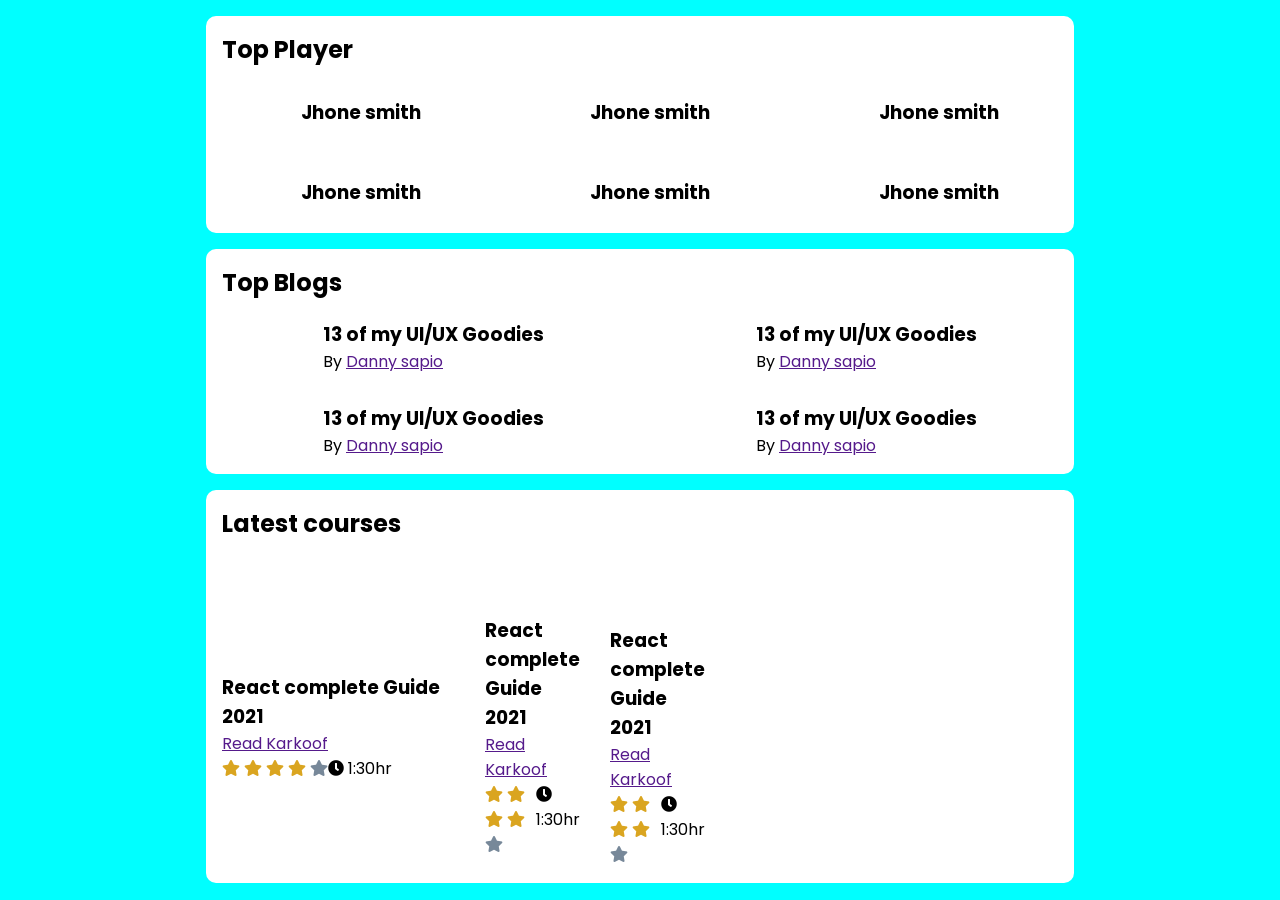
==== index.html @ 6feefc92 "index.html" ====
<!DOCTYPE html>
<html lang="en">

<head>
    <meta charset="UTF-8">
    <meta name="viewport" content="width=device-width, initial-scale=1.0">
    <title>Leaderboard</title>
    <link rel="preconnect" href="https://fonts.gstatic.com">
<link href="https://fonts.googleapis.com/css2?family=Poppins:wght@100&display=swap" rel="stylesheet">
    <link rel="stylesheet" href="css/style.css">
    <link rel="stylesheet" href="css/all.css">
</head>

<body>
    <header>

    </header>
    <main>
        <section>
            <h1 class="section-title">Top Player</h1>
            <div class="top-players">
                <div class="player">
                    <img src="images/Ellipse-2.png" alt="">
                    <h3>Jhone smith</h3>
                </div>
                <div class="player">
                    <img src="images/Ellipse-2.png" alt="">
                    <h3>Jhone smith</h3>
                </div>
                <div class="player">
                    <img src="images/Ellipse-2.png" alt="">
                    <h3>Jhone smith</h3>
                </div>
                <div class="player">
                    <img src="images/Ellipse-2.png" alt="">
                    <h3>Jhone smith</h3>
                </div>
                <div class="player">
                    <img src="images/Ellipse-2.png" alt="">
                    <h3>Jhone smith</h3>
                </div>
                <div class="player">
                    <img src="images/Ellipse-2.png" alt="">
                    <h3>Jhone smith</h3>
                </div>
            </div>
        </section>
        <section>
            <h1 class="section-title">Top Blogs</h1>
            <div class="blogs">
                <article class="blog">
                    <div class="thumbnail">
                        <img src="images/Mask Group.png" alt="">
                    </div>
                    <div class="blog-info">
                        <h3>13 of my UI/UX Goodies</h3>
                        <p>By <a href="">Danny sapio</a> </p>
                    </div>
                </article>
                <article class="blog">
                    <div class="thumbnail">
                        <img src="images/Mask Group-1.png" alt="">
                    </div>
                    <div class="blog-info">
                        <h3>13 of my UI/UX Goodies</h3>
                        <p>By <a href="">Danny sapio</a> </p>
                    </div>
                </article>
                <article class="blog">
                    <div class="thumbnail">
                        <img src="images/Mask Group-2.png" alt="">
                    </div>
                    <div class="blog-info">
                        <h3>13 of my UI/UX Goodies</h3>
                        <p>By <a href="">Danny sapio</a> </p>
                    </div>
                </article>
                <article class="blog">
                    <div class="thumbnail">
                        <img src="images/Mask Group-1.png" alt="">
                    </div>
                    <div class="blog-info">
                        <h3>13 of my UI/UX Goodies</h3>
                        <p>By <a href="">Danny sapio</a> </p>
                        <div class="course-info"></div>
                    </div>
                </article>
            </div>
        </section>
        <section>
            <h1 class="section-title">Latest courses</h1>
            <div class="courses">
                <div class="course">
                <img src="images/Mask Group-3.png" alt="">
                <div class="course-detail">
                    <h3> React complete Guide 2021 </h3>
                    <p><a href="">Read Karkoof</a></p>
                    <div class="course-info">
                        <div class="rating">
                            <i class="fas fa-star filled"></i>
                            <i class="fas fa-star filled"></i>
                            <i class="fas fa-star filled"></i>
                            <i class="fas fa-star filled"></i>
                            <i class="fas fa-star unfilled"></i>
                        </div>
                        <div class="duration">
                            <i class="fas fa-clock"></i>
                            <span>1:30hr</span>
                        </div>
                    </div>
                </div>
            </div>
            <div class="courses">
                <div class="course">
                <img src="images/Mask Group-4.png" alt="">
                <div class="course-detail">
                    <h3> React complete Guide 2021 </h3>
                    <p><a href="">Read Karkoof</a></p>
                    <div class="course-info">
                        <div class="rating">
                            <i class="fas fa-star filled"></i>
                            <i class="fas fa-star filled"></i>
                            <i class="fas fa-star filled"></i>
                            <i class="fas fa-star filled"></i>
                            <i class="fas fa-star unfilled"></i>
                        </div>
                        <div class="duration">
                            <i class="fas fa-clock"></i>
                            <span>1:30hr</span>
                        </div>
                    </div>
                </div>
            </div>
            <div class="courses">
                <div class="course">
                <img src="images/Mask Group-5.png" alt="">
                <div class="course-detail">
                    <h3> React complete Guide 2021 </h3>
                    <p><a href="">Read Karkoof</a></p>
                    <div class="course-info">
                        <div class="rating">
                            <i class="fas fa-star filled"></i>
                            <i class="fas fa-star filled"></i>
                            <i class="fas fa-star filled"></i>
                            <i class="fas fa-star filled"></i>
                            <i class="fas fa-star unfilled"></i>
                        </div>
                        <div class="duration">
                            <i class="fas fa-clock"></i>
                            <span>1:30hr</span>
                        </div>
                    </div>
                </div>
            </div>
            </div>
        </section>
    </main>
</body>

</html>
---- css/style.css ----
*{
    margin: 0;
    padding: 0;
}
body{
    background-color: cyan;
    font-family: 'Poppins', sans-serif;
}
section{
    background-color: white;
    padding: 1em;
    margin: 1em;
    border-radius: 10px;
}
.section-title{
    color: black;
}
main{
    width: 900px;
    max-width: 90%;
    margin : 0 auto ;
}


.top-players, .blogs, .courses{
    display: grid;
    grid-gap: 30px;
    margin-top: 20px;
    place-items: center;
}
.top-players, .courses{
    grid-template-columns: repeat(3, 1fr);
}
.blogs{
    grid-template-columns: repeat(2, 1fr);
}
.player img{
    height: 50px;
    margin-right: 20px;
}
.thumbnail img{
    width: 200px;
    margin-right: 20px;
}
.player, .blog{
    display: flex;
    align-items: center;
}
.filled{
    color: goldenrod;
}
.unfilled{
    color: lightslategray;
}
.course-info{
    display: flex;
}
.course img{
    width: 200px;
}
@media(max-width:992px){
    .top-players, .courses{
        grid-template-columns: repeat(2, 1fr);
    }
    .blogs{
        grid-template-columns: repeat(1, 1fr);
    }
    .courses{
        grid-template-columns: repeat(1, 1fr);
    }
}
@media(max-width:668px){
    .top-players{
        grid-template-columns: repeat(1, 1fr);
    }
    .blog{
        display: block;
    }
    .courses{
        display:grid;
    }
}
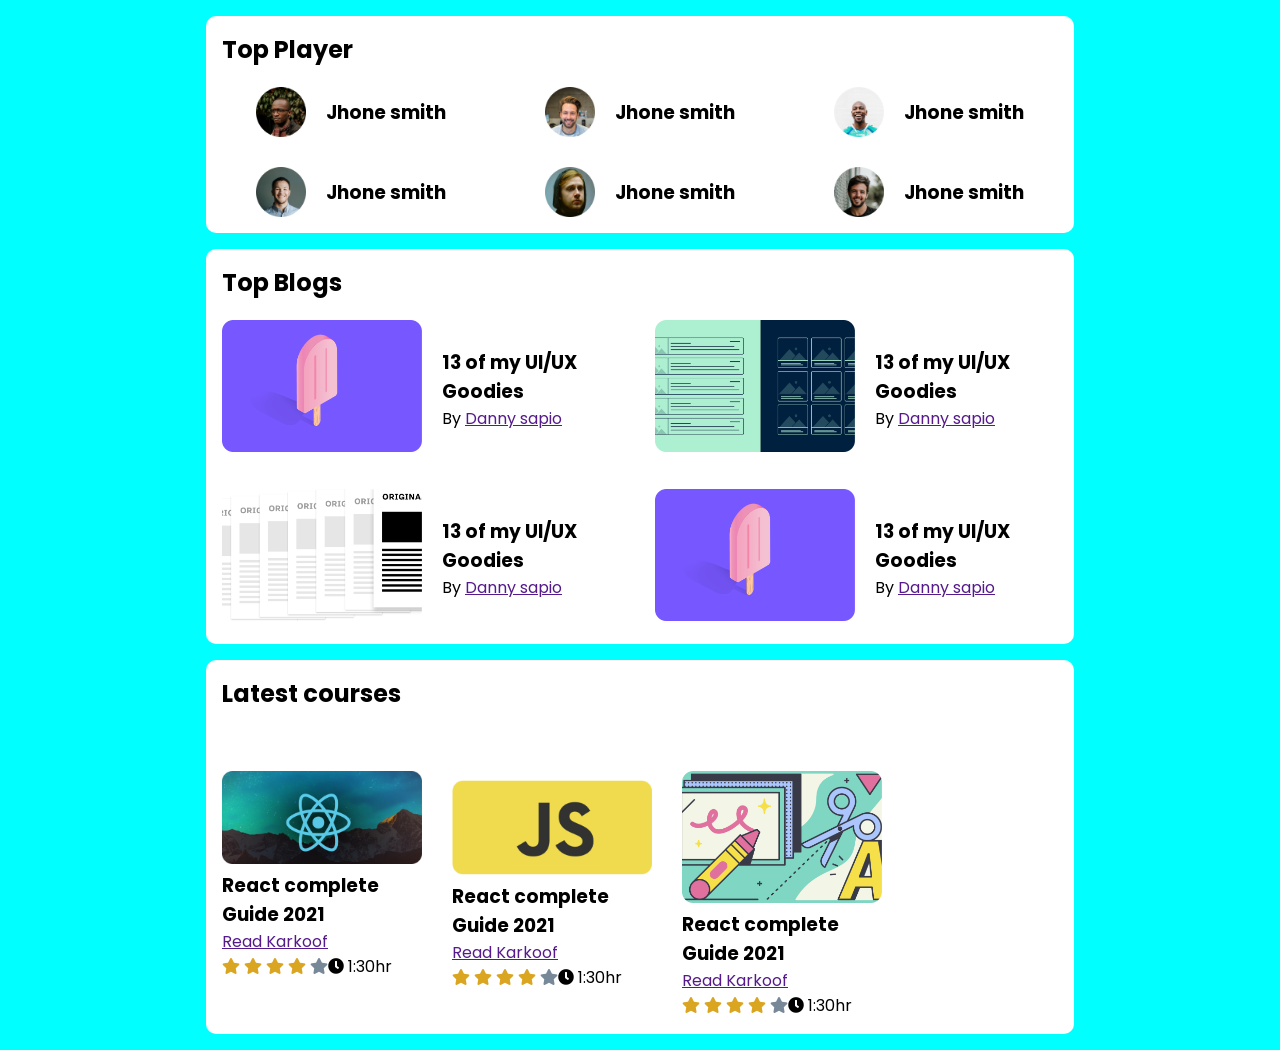
==== commit 9b2b8b05: "all" ====
--- a/index.html
+++ b/index.html
@@ -20,27 +20,27 @@
             <h1 class="section-title">Top Player</h1>
             <div class="top-players">
                 <div class="player">
-                    <img src="images/Ellipse-2.png" alt="">
+                    <img src="Images/Ellipse-1.png" alt="">
                     <h3>Jhone smith</h3>
                 </div>
                 <div class="player">
-                    <img src="images/Ellipse-2.png" alt="">
+                    <img src="Images/Ellipse-2.png" alt="">
                     <h3>Jhone smith</h3>
                 </div>
                 <div class="player">
-                    <img src="images/Ellipse-2.png" alt="">
+                    <img src="Images/Ellipse-3.png" alt="">
                     <h3>Jhone smith</h3>
                 </div>
                 <div class="player">
-                    <img src="images/Ellipse-2.png" alt="">
+                    <img src="Images/Ellipse-4.png" alt="">
                     <h3>Jhone smith</h3>
                 </div>
                 <div class="player">
-                    <img src="images/Ellipse-2.png" alt="">
+                    <img src="Images/Ellipse-5.png" alt="">
                     <h3>Jhone smith</h3>
                 </div>
                 <div class="player">
-                    <img src="images/Ellipse-2.png" alt="">
+                    <img src="Images/Ellipse.png" alt="">
                     <h3>Jhone smith</h3>
                 </div>
             </div>
@@ -50,7 +50,7 @@
             <div class="blogs">
                 <article class="blog">
                     <div class="thumbnail">
-                        <img src="images/Mask Group.png" alt="">
+                        <img src="Images/Mask Group.png" alt="">
                     </div>
                     <div class="blog-info">
                         <h3>13 of my UI/UX Goodies</h3>
@@ -59,7 +59,7 @@
                 </article>
                 <article class="blog">
                     <div class="thumbnail">
-                        <img src="images/Mask Group-1.png" alt="">
+                        <img src="Images/Mask Group-1.png" alt="">
                     </div>
                     <div class="blog-info">
                         <h3>13 of my UI/UX Goodies</h3>
@@ -68,7 +68,7 @@
                 </article>
                 <article class="blog">
                     <div class="thumbnail">
-                        <img src="images/Mask Group-2.png" alt="">
+                        <img src="Images/Mask Group-2.png" alt="">
                     </div>
                     <div class="blog-info">
                         <h3>13 of my UI/UX Goodies</h3>
@@ -77,7 +77,7 @@
                 </article>
                 <article class="blog">
                     <div class="thumbnail">
-                        <img src="images/Mask Group-1.png" alt="">
+                        <img src="Images/Mask Group.png" alt="">
                     </div>
                     <div class="blog-info">
                         <h3>13 of my UI/UX Goodies</h3>
@@ -91,7 +91,7 @@
             <h1 class="section-title">Latest courses</h1>
             <div class="courses">
                 <div class="course">
-                <img src="images/Mask Group-3.png" alt="">
+                <img src="Images/Mask Group-3.png" alt="">
                 <div class="course-detail">
                     <h3> React complete Guide 2021 </h3>
                     <p><a href="">Read Karkoof</a></p>
@@ -112,7 +112,7 @@
             </div>
             <div class="courses">
                 <div class="course">
-                <img src="images/Mask Group-4.png" alt="">
+                <img src="Images/Mask Group-4.png" alt="">
                 <div class="course-detail">
                     <h3> React complete Guide 2021 </h3>
                     <p><a href="">Read Karkoof</a></p>
@@ -133,7 +133,7 @@
             </div>
             <div class="courses">
                 <div class="course">
-                <img src="images/Mask Group-5.png" alt="">
+                <img src="Images/Mask Group-5.png" alt="">
                 <div class="course-detail">
                     <h3> React complete Guide 2021 </h3>
                     <p><a href="">Read Karkoof</a></p>
--- a/css/style.css
+++ b/css/style.css
@@ -76,7 +76,5 @@
     .blog{
         display: block;
     }
-    .courses{
-        display:grid;
-    }
+    
 }
